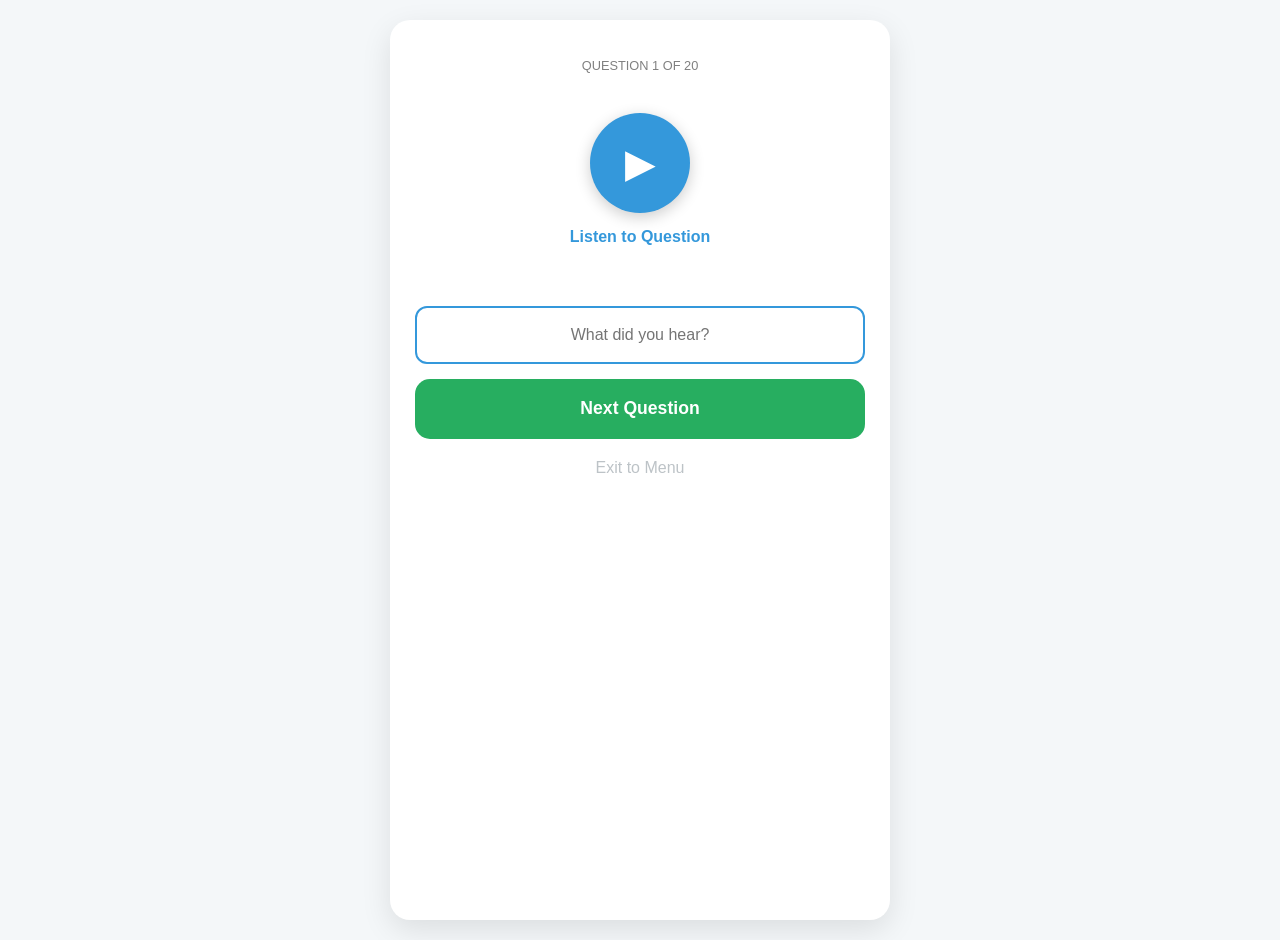
==== listening_test.html @ d69cf041 "Add files via upload" ====
<!DOCTYPE html>
<html lang="en">
<head>
    <meta charset="UTF-8">
    <meta name="viewport" content="width=device-width, initial-scale=1.0, maximum-scale=1.0, user-scalable=no">
    <title>Listening Test</title>
    <link rel="stylesheet" href="style.css">
    <script src="questions.js"></script>
    <script src="utils.js"></script>
</head>
<body>
    <div class="card">
        <div id="exam-ui">
            <p id="p-text" style="text-align:center; color:gray; font-size:0.8rem;"></p>
            <div style="text-align:center; margin: 40px 0;">
                <button onclick="playNow()" style="background:var(--primary); border:none; border-radius:50%; width:100px; height:100px; cursor:pointer; font-size:40px; color:white; box-shadow: 0 4px 15px rgba(0,0,0,0.2);">▶</button>
                <p style="margin-top:15px; color:var(--primary); font-weight:bold;">Listen to Question</p>
            </div>
            
            <div id="q-text" style="display:none;"></div> 

            <input type="text" id="user-ans" placeholder="What did you hear?" autocomplete="off" style="margin-top:20px;">
            <button class="btn" style="background:var(--success); color:white;" onclick="next()">Next Question</button>
        </div>

        <div id="result-ui" style="display:none;">
            <h1>Listening Result</h1>
            <h2 id="score" style="text-align:center; color:var(--primary); font-size:2.5rem; margin:10px 0;"></h2>
            <div id="review" style="font-size:0.85rem; max-height:40vh; overflow-y:auto; border-top:1px solid #eee;"></div>
            <button class="btn" style="background:var(--primary); color:white; margin-top:20px;" onclick="location.reload()">Try Again</button>
        </div>
        <a href="index.html" class="back-link">Exit to Menu</a>
    </div>

    <script>
        let qs = [...quizData].sort(() => Math.random() - 0.5).slice(0, 20);
        let idx = 0, userAns = [];

        function show() {
            document.getElementById('p-text').innerText = `QUESTION ${idx + 1} OF 20`;
            document.getElementById('user-ans').value = "";
            document.getElementById('user-ans').focus();
            playNow();
        }

        function playNow() {
            playQuestionAudio(qs[idx].id);
        }

        function next() {
            userAns.push(document.getElementById('user-ans').value);
            if (++idx < 20) show(); else finish();
        }

        function finish() {
            document.getElementById('exam-ui').style.display = 'none';
            document.getElementById('result-ui').style.display = 'block';
            let score = 0, html = "";
            qs.forEach((q, i) => {
                const isCorrect = checkIsCorrect(userAns[i], q.a, q.q);
                if (isCorrect) score++;
                html += `<div style="border-bottom:1px solid #eee; padding:12px 0;">
                    <div style="font-weight:bold;">${q.id}. ${q.q}</div>
                    <div style="color:${isCorrect ? 'var(--success)' : '#e74c3c'}">My: ${userAns[i] || "(Empty)"}</div>
                    <div style="color:gray; font-size:0.8rem;">A: ${q.a}</div>
                </div>`;
            });
            document.getElementById('score').innerText = `${score} / 20`;
            document.getElementById('review').innerHTML = html;
        }

        document.getElementById('user-ans').addEventListener('keypress', (e) => { if(e.key==='Enter') next(); });
        show();
    </script>
</body>
</html>
---- style.css ----
:root {
    --primary: #3498db; --secondary: #2c3e50; --success: #27ae60;
    --accent: #e67e22; --writing: #8e44ad; --bg: #f4f7f9; --white: #ffffff;
}

body {
    font-family: -apple-system, BlinkMacSystemFont, "Segoe UI", Roboto, sans-serif;
    background-color: var(--bg); margin: 0; padding: 20px;
    display: flex; justify-content: center; min-height: 100vh;
}

.card {
    width: 100%; max-width: 500px; background: var(--white);
    padding: 25px; border-radius: 20px; box-shadow: 0 10px 30px rgba(0,0,0,0.1);
    box-sizing: border-box; animation: fadeIn 0.5s ease-in;
}

@keyframes fadeIn { from { opacity: 0; transform: translateY(10px); } to { opacity: 1; transform: translateY(0); } }

h1 { font-size: 1.6rem; color: var(--secondary); text-align: center; margin-bottom: 5px; }
.subtitle { text-align: center; color: #7f8c8d; font-size: 0.9rem; margin-bottom: 25px; }

.btn {
    width: 100%; min-height: 60px; border: none; border-radius: 15px;
    font-size: 1.1rem; font-weight: bold; cursor: pointer;
    display: flex; align-items: center; justify-content: center;
    text-decoration: none; margin-bottom: 12px; transition: 0.2s;
}
.btn:active { transform: scale(0.97); }

input[type="text"] {
    width: 100%; padding: 18px; font-size: 16px; border: 2px solid #eee;
    border-radius: 12px; box-sizing: border-box; margin: 15px 0; text-align: center;
}
input[type="text"]:focus { border-color: var(--primary); outline: none; }

.q-item { border-bottom: 1px solid #f0f0f0; padding: 15px 0; }
.question { font-weight: 700; color: #34495e; display: block; margin-bottom: 6px; }
.answer-text { color: var(--success); font-weight: 500; font-size: 0.95rem; }
.back-link { display: block; text-align: center; margin-top: 20px; color: #bdc3c7; text-decoration: none; }
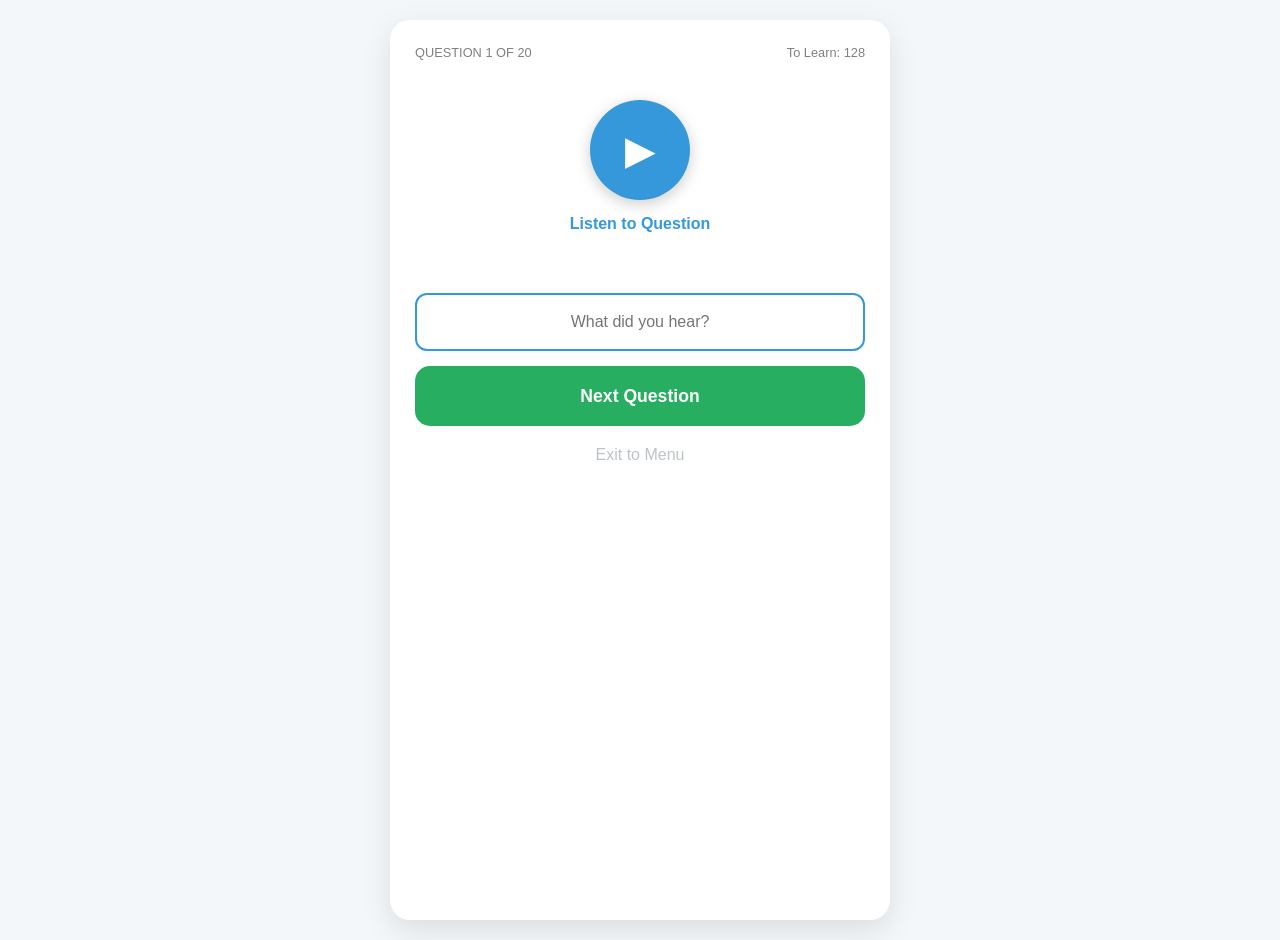
==== commit d0833189: "Add files via upload" ====
--- a/listening_test.html
+++ b/listening_test.html
@@ -11,7 +11,11 @@
 <body>
     <div class="card">
         <div id="exam-ui">
-            <p id="p-text" style="text-align:center; color:gray; font-size:0.8rem;"></p>
+            <div id="exam-info" style="display:flex; justify-content:space-between; font-size:0.8rem; color:gray; margin-bottom:10px;">
+                <span id="p-text"></span>
+                <span id="remaining-info"></span>
+            </div>
+            
             <div style="text-align:center; margin: 40px 0;">
                 <button onclick="playNow()" style="background:var(--primary); border:none; border-radius:50%; width:100px; height:100px; cursor:pointer; font-size:40px; color:white; box-shadow: 0 4px 15px rgba(0,0,0,0.2);">▶</button>
                 <p style="margin-top:15px; color:var(--primary); font-weight:bold;">Listen to Question</p>
@@ -26,21 +30,42 @@
         <div id="result-ui" style="display:none;">
             <h1>Listening Result</h1>
             <h2 id="score" style="text-align:center; color:var(--primary); font-size:2.5rem; margin:10px 0;"></h2>
-            <div id="review" style="font-size:0.85rem; max-height:40vh; overflow-y:auto; border-top:1px solid #eee;"></div>
-            <button class="btn" style="background:var(--primary); color:white; margin-top:20px;" onclick="location.reload()">Try Again</button>
+            <p id="pass-fail" style="text-align:center; font-weight:bold; margin-bottom:10px;"></p>
+            <div id="mastery-info" style="text-align:center; font-size:0.9rem; margin-bottom:20px; color:#666;"></div>
+            
+            <div id="review" style="font-size:0.85rem; max-height:35vh; overflow-y:auto; border-top:1px solid #eee;"></div>
+            
+            <button class="btn" style="background:var(--primary); color:white; margin-top:20px;" onclick="location.reload()">Next 20 Questions</button>
+            <button class="btn" style="background:var(--secondary); color:white; margin-top:10px;" onclick="resetMastery()">Reset All Progress</button>
         </div>
         <a href="index.html" class="back-link">Exit to Menu</a>
     </div>
 
     <script>
-        let qs = [...quizData].sort(() => Math.random() - 0.5).slice(0, 20);
-        let idx = 0, userAns = [];
+        // 1. 학습 데이터 로드 (모든 모드 공용)
+        let masteredIds = JSON.parse(localStorage.getItem('masteredIds') || '[]');
+        
+        // 2. 아직 맞히지 못한 문제들 필터링
+        let availableQs = quizData.filter(q => !masteredIds.includes(q.id));
+        
+        // 모든 문제를 다 맞혔을 경우 처리
+        if (availableQs.length === 0) {
+            alert("All questions mastered! Resetting for review.");
+            resetMastery();
+        }
+
+        // 3. 남은 문제 중 무작위 20개 선택
+        let examCount = Math.min(20, availableQs.length);
+        let qs = [...availableQs].sort(() => Math.random() - 0.5).slice(0, examCount);
+        
+        let idx = 0, userAns = [], sessionCorrectIds = [];
 
         function show() {
-            document.getElementById('p-text').innerText = `QUESTION ${idx + 1} OF 20`;
+            document.getElementById('p-text').innerText = `QUESTION ${idx + 1} OF ${examCount}`;
+            document.getElementById('remaining-info').innerText = `To Learn: ${availableQs.length}`;
             document.getElementById('user-ans').value = "";
             document.getElementById('user-ans').focus();
-            playNow();
+            setTimeout(playNow, 500); // 0.5초 후 자동 재생
         }
 
         function playNow() {
@@ -48,25 +73,50 @@
         }
 
         function next() {
-            userAns.push(document.getElementById('user-ans').value);
-            if (++idx < 20) show(); else finish();
+            const currentAns = document.getElementById('user-ans').value;
+            userAns.push(currentAns);
+            
+            // 실시간 정답 체크하여 세션 기록
+            if (checkIsCorrect(currentAns, qs[idx].a, qs[idx].q)) {
+                sessionCorrectIds.push(qs[idx].id);
+            }
+
+            if (++idx < examCount) show(); else finish();
         }
 
         function finish() {
+            // 새롭게 맞힌 문제들 합산 저장
+            masteredIds = [...new Set([...masteredIds, ...sessionCorrectIds])];
+            localStorage.setItem('masteredIds', JSON.stringify(masteredIds));
+
             document.getElementById('exam-ui').style.display = 'none';
             document.getElementById('result-ui').style.display = 'block';
+            
             let score = 0, html = "";
             qs.forEach((q, i) => {
                 const isCorrect = checkIsCorrect(userAns[i], q.a, q.q);
                 if (isCorrect) score++;
                 html += `<div style="border-bottom:1px solid #eee; padding:12px 0;">
                     <div style="font-weight:bold;">${q.id}. ${q.q}</div>
-                    <div style="color:${isCorrect ? 'var(--success)' : '#e74c3c'}">My: ${userAns[i] || "(Empty)"}</div>
+                    <div style="color:${isCorrect ? 'var(--success)' : '#e74c3c'}">My: ${userAns[i] || "(Empty)"} ${isCorrect ? '✓' : '✗'}</div>
                     <div style="color:gray; font-size:0.8rem;">A: ${q.a}</div>
                 </div>`;
             });
-            document.getElementById('score').innerText = `${score} / 20`;
+
+            document.getElementById('score').innerText = `${score} / ${examCount}`;
+            document.getElementById('mastery-info').innerText = `Progress: ${masteredIds.length} / ${quizData.length} Mastered`;
+            
+            const pf = document.getElementById('pass-fail');
+            pf.innerText = score >= (examCount * 0.6) ? "GOOD JOB!" : "KEEP LISTENING!";
+            pf.style.color = score >= (examCount * 0.6) ? "var(--success)" : "#e74c3c";
             document.getElementById('review').innerHTML = html;
+        }
+
+        function resetMastery() {
+            if (confirm("Reset all progress and start over?")) {
+                localStorage.removeItem('masteredIds');
+                location.reload();
+            }
         }
 
         document.getElementById('user-ans').addEventListener('keypress', (e) => { if(e.key==='Enter') next(); });
